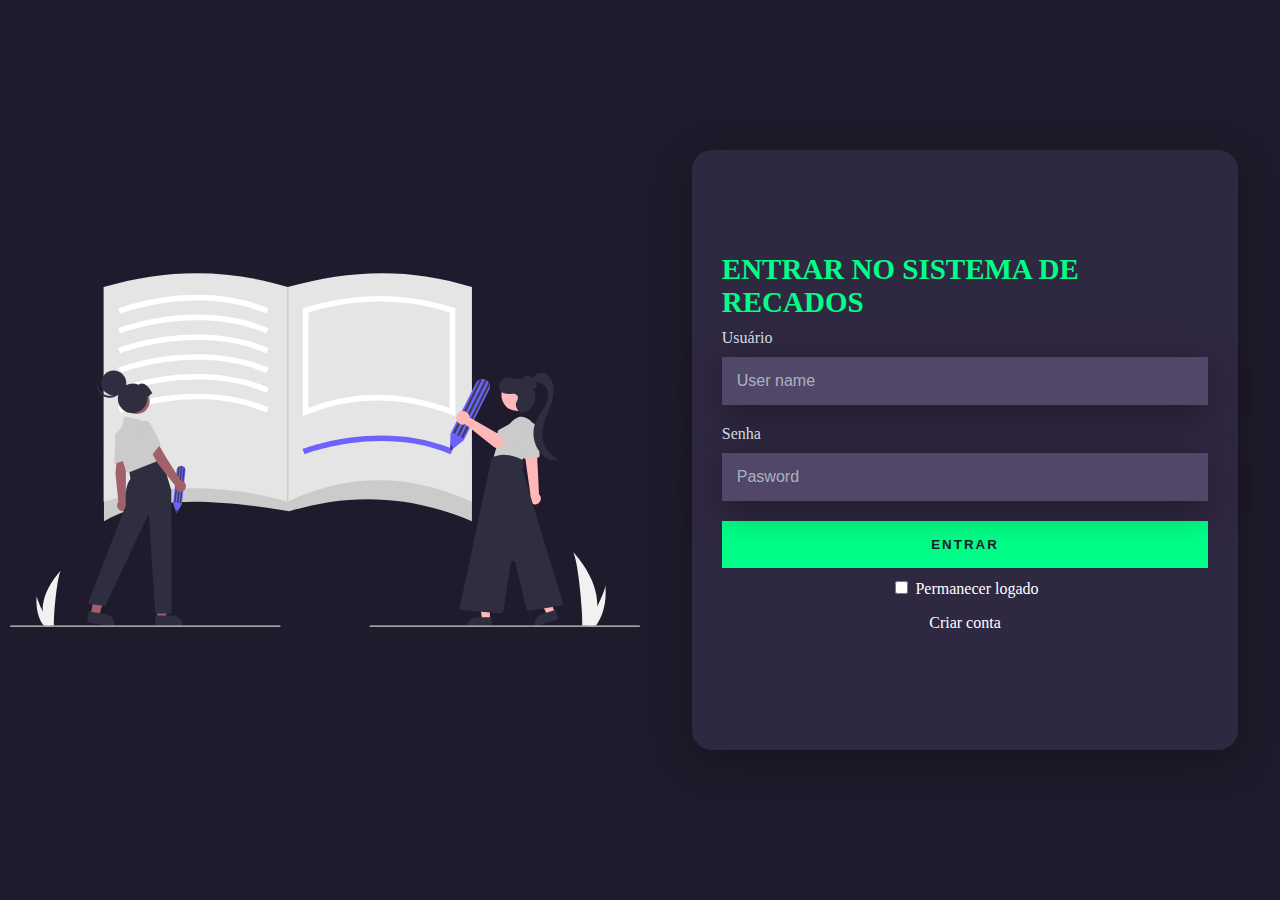
==== logar.html @ 263ac991 "fist commit" ====
<!DOCTYPE html>
<html lang="en">
  <head>
    <meta charset="UTF-8" />
    <meta http-equiv="X-UA-Compatible" content="IE=edge" />
    <meta name="viewport" content="width=device-width, initial-scale=1.0" />
    <title>Faça seu login.</title>
    <link rel="stylesheet" href="css/style.css" />
  </head>
  <body>
    <main>
      <div class="main-login">
        <div class="left-login"><img alt="Menina segurando um caderno" src="css/undraw_notebook_re_id0r.svg" /></a>
        </div>
        
        <div class="right-login">
          <form class="card-login" id="card-login">
              <h1>ENTRAR NO SISTEMA DE RECADOS</h1>
              <div class="textfield">
                <label for="usuario">Usuário</label>
                <input type="text" id="usuario-input" name="user" placeholder="User name">
              </div>
              <div class="textfield">
                <label for="senha">Senha</label>
                <input type="Password" id="password-input" name="senha" placeholder="Pasword ">
            </div>
            <button type="submit" class="btn-login"><a class="btn-login">ENTRAR</a></button>
            <div class="">
             <input type="checkbox" class="check-input" id="session-check">
             <label class="logged">Permanecer logado</label>
           </div>
            <p><a href="criarConta.html">Criar conta</a>
            </p>
          </form>
        </div>
      </div>
    </main>
    <script src="./js/conta.js"></script>
  </body>
  </html>
---- css/style.css ----
body{
  margin: 0;
  padding: 0;
  overflow: hidden;
}
.main-login{
  width:100vw;
  height: 100vh;
  background-color:#aaaaaa ;
  display: flex;
  justify-content: center;
  align-items: center;
  background: #201b2c;
}
.left-login{
  width:50%;
  height: 100vh;
  display: flex;
  justify-content: center;
  align-items: center;
  flex-direction: column;
  padding: 10px;
}
img{
  width: 100%;
  height: 100%;
  padding: 10px;
}
.right-login{
  width:50%;
  height: 100vh;
  display: flex;
  justify-content: center;
  align-items: center;
}
.card-login{
  width: 38vw;
  height:60vh; 
  display: flex;
  justify-content: center;
  align-items: center;
  flex-direction: column;
  padding: 30px;
  background: #2f2841;
  border-radius: 20px;
  box-shadow: 0px 10px 40px #00000056;
}
.card-login > h1 {
  color: #00ff88;
  font-weight: 800;
  margin: 0%;
  font-size: 29px;
}
.textfield{
  display: flex;
  flex-direction: column;
  align-items: flex-start;
  justify-content: center;
  margin: 10px 0px;
}
.textfield > input{
  width: 38vw; 
  border: none;
  padding: 15px;
  background: #514869;
  color: #f0ffffde;
  font-size: 12pt;
  box-shadow:0px 10px 40px #00000056;
  box-sizing: border-box;
}
.textfield > label{
  color:#f0ffffde ;
  margin-bottom: 10px;
}
.textfield > input::placeholder{
  color: #f0ffff94;
}
.btn-login{
  width:38vw;
  padding: 16px 0px;
  margin: none;
  outline: none;
  text-transform: uppercase;
  font-weight: 800;
  letter-spacing: 2px;
  color: #201b2c;
  background:#00ff88;
  border: none;
  cursor:pointer;
  text-decoration: none;
  margin-top: 10px;
  margin-bottom: 10px;
}
.btn-login:hover{
  color: gray;

}
p > a, p{
  color: #fff;
  text-transform: none;
  text-decoration: none;

}
a:hover{
  color:gray;
}
div.textfield{
  position: relative;
}
.logged{
  color: #fff;
}
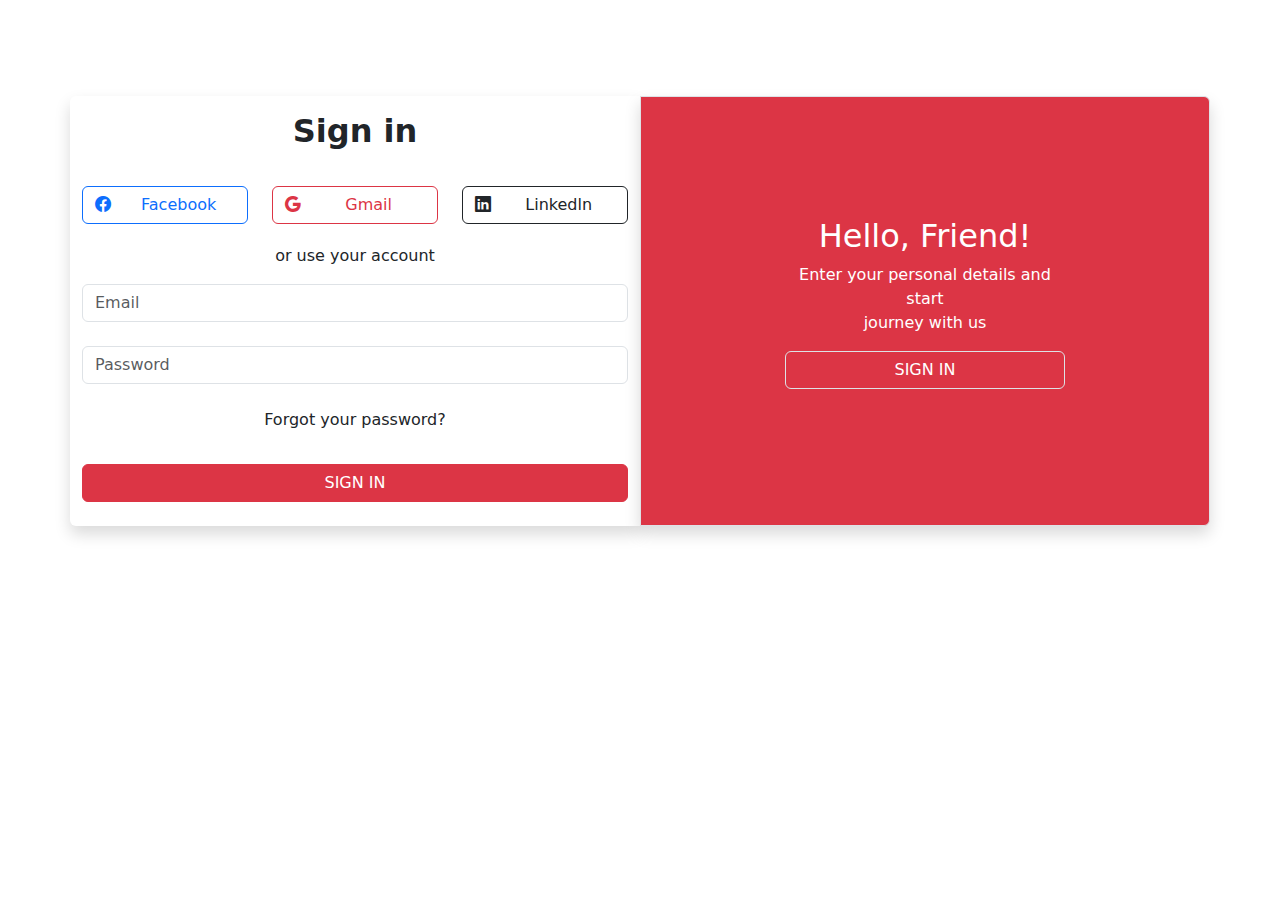
==== commit fa9b5e9c: "Ajustes" ====
--- a/logar.html
+++ b/logar.html
@@ -5,36 +5,102 @@
     <meta http-equiv="X-UA-Compatible" content="IE=edge" />
     <meta name="viewport" content="width=device-width, initial-scale=1.0" />
     <title>Faça seu login.</title>
-    <link rel="stylesheet" href="css/style.css" />
+    <link
+      rel="stylesheet"
+      href="https://cdn.jsdelivr.net/npm/bootstrap-icons@1.10.2/font/bootstrap-icons.css"
+    />
+    <link
+      rel="stylesheet"
+      href="	https://cdn.jsdelivr.net/npm/bootstrap@5.2.3/dist/css/bootstrap.min.css"
+    />
   </head>
   <body>
-    <main>
-      <div class="main-login">
-        <div class="left-login"><img alt="Menina segurando um caderno" src="css/undraw_notebook_re_id0r.svg" /></a>
-        </div>
-        
-        <div class="right-login">
-          <form class="card-login" id="card-login">
-              <h1>ENTRAR NO SISTEMA DE RECADOS</h1>
-              <div class="textfield">
-                <label for="usuario">Usuário</label>
-                <input type="text" id="usuario-input" name="user" placeholder="User name">
-              </div>
-              <div class="textfield">
-                <label for="senha">Senha</label>
-                <input type="Password" id="password-input" name="senha" placeholder="Pasword ">
+    <div class="container w-100 mt-5 ">
+      <div class="row py-5">
+        <div class="col   rounded-start shadow">
+          <!--Texto de boas vindas-->
+          <h2 class="fw-bold text-center py-3">Sign in</h2>
+  
+          <!--Login com redes sociais-->
+          <div class="container w-100 my-3"></div>
+          <div class="row">
+            <div class="col">
+              <button class="btn btn-outline-primary w-100 my-1">
+                <div class="row align-items-center">
+                  <div class="col-2 d-none d-md-block">
+                    <i class="bi bi-facebook"></i>
+                  </div>
+                  <div class="col-10 text-center">Facebook</div>
+                </div>
+              </button>
             </div>
-            <button type="submit" class="btn-login"><a class="btn-login">ENTRAR</a></button>
-            <div class="">
-             <input type="checkbox" class="check-input" id="session-check">
-             <label class="logged">Permanecer logado</label>
-           </div>
-            <p><a href="criarConta.html">Criar conta</a>
-            </p>
+            <div class="col">
+              <button class="btn btn-outline-danger w-100 my-1">
+                <div class="row align-items-center">
+                  <div class="col-2 d-none d-md-block">
+                    <i class="bi bi-google"></i>
+                  </div>
+                  <div class="col-10 text-center">Gmail</div>
+                </div>
+              </button>
+            </div>
+            <div class="col">
+              <button class="btn btn-outline-dark w-100 my-1">
+                <div class="row align-items-center">
+                  <div class="col-2 d-none d-md-block">
+                    <i class="bi bi-linkedin"></i>
+                  </div>
+                  <div class="col-10 text-center">Linkedln</div>
+                </div>
+              </button>
+            </div>
+            <span class="text-center my-3">or use your account</span>
+          </div>
+          <!-- Login com email e senha-->
+          <form action="#">
+            <div class="mb-4">
+              <input
+                type="email"
+                class="form-control"
+                placeholder="Email"
+                name="email"
+              />
+            </div>
+            <div class="mb-4">
+              <input
+                type="password"
+                class="form-control"
+                placeholder="Password"
+                name="email"
+              />
+            </div>
+  
+            <div class="my-3 text-center">
+              <span><a href="#" class="text-decoration-none text-dark">Forgot your password?</a></span>
+            </div>
+  
+            <div class="d-grid">
+              <button type="submit" class="btn btn-danger my-3">SIGN IN</button>
+            </div>
           </form>
         </div>
+        <div class="col  d-none d-lg-block col-md-5 col-lg-5 col-xl-6 bg-danger border rounded-end shadow">
+         <div class="row m-4">
+          <div class="col m-5">
+            <div class="m-5 text-center text-white ">
+              <h2>Hello, Friend!</h2>
+              <span>Enter your personal details and start </br>journey with us</span>
+              <div class="d-grid">
+                <button type="submit" class="btn btn-danger border my-3">SIGN IN</button>
+              </div>
+            </div>
+          </div>
+         </div>
+
+        </div>
       </div>
-    </main>
+    </div>
     <script src="./js/conta.js"></script>
+    <script src="https://cdn.jsdelivr.net/npm/bootstrap@5.2.3/dist/js/bootstrap.bundle.min.js"></script>
   </body>
-  </html>
+</html>
